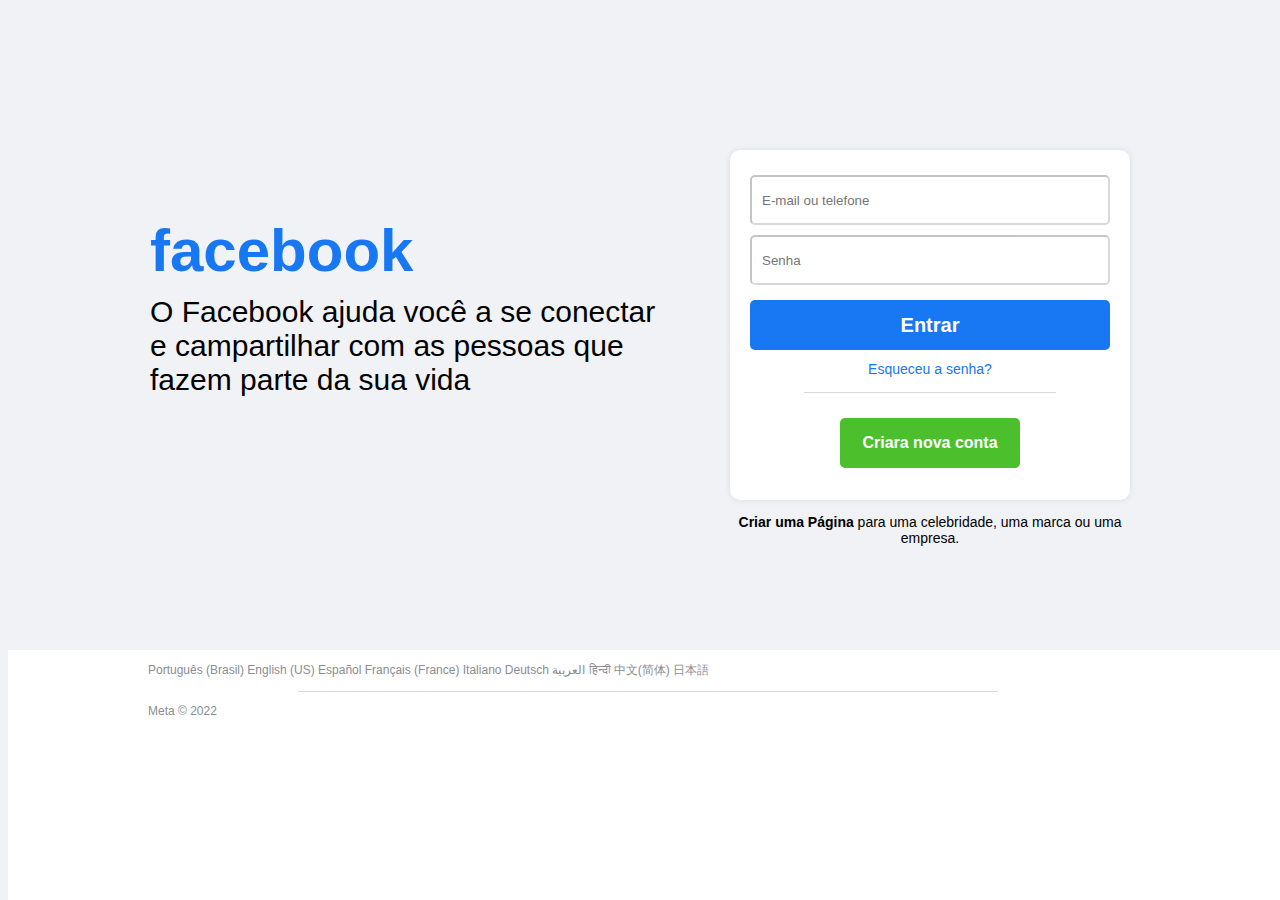
==== Facebook/index.html @ 0c33c97f "Add files via upload" ====
<!DOCTYPE html>
<html lang="pt-br">
<head>
    <meta charset="UTF-8">
    <meta http-equiv="X-UA-Compatible" content="IE=edge">
    <meta name="viewport" content="width=device-width, initial-scale=1.0">
    <link rel="stylesheet" href="style.css">
    <link rel="shortcut icon" href="imagens/facebook-logo.png" type="image/x-icon">
    <title>Facebook - entre ou cadastre-se</title>
</head>
<body>
    <div class="main">
        <div class="face">
            <h1 id="titulo">facebook</h1>
            <p id="sub_titulo">O Facebook ajuda você a se conectar e campartilhar com as pessoas que fazem parte da sua vida</p>
        </div>
        <div>
            <div class="login">
                <div>
                    <div>
                        <input class="form" type="email" placeholder="E-mail ou telefone">
                        <input class="form" type="password" placeholder="Senha">
                        <button id="entrar">Entrar</button>
                        <a href="#" id="esquecer">Esqueceu a senha?</a>
                    </div>
                    <div id="space"></div>
                    <div>
                        <button id="nova_conta">Criara nova conta</button>
                    </div>
                </div>
            </div>
            <div id="conta_empresa">
                <p><strong><a href="#">Criar uma Página</a></strong> para uma celebridade, uma marca ou uma empresa.</p>
            </div>
        </div>
    </div>
    <footer>
        <div class="footer">
            <div>
                <p>Português (Brasil)
                    English (US)
                    Español
                    Français (France)
                    Italiano
                    Deutsch
                    العربية
                    हिन्दी
                    中文(简体)
                    日本語
                </p>
            </div>
            <div id="space"></div>
            <p>Meta &copy; 2022</p>
        </div>
    </footer>
</body>
</html>
---- Facebook/style.css ----
html{
    font-family: Arial, Helvetica, sans-serif;
    background-color: #F0F2F5;
}
footer{
    position: fixed;
    bottom: 0;
    margin: auto;
    background-color: white;
    width: 100%;
    height: 250px;
    font-size: 12px;
    color: #8A8D91;
}
li > a {
    text-decoration: none;
    color: #8A8D91;
    padding-left: 20px;
    width: 100px;
}
.footer{
    margin: auto;
    width: 1000px;
}

.main{
    display: flex;
    align-items: center;
    justify-content: center;
    margin-top: 150px;
}

.face{
    width: 520px;
    margin-top: -107px;
}

#titulo{
    font-size: 60px;
    font-weight: bolder;
    color: #1877F2;
    margin-bottom: 0px;
}
#sub_titulo{
    font-size: 30px;
    margin-top: 10px;
}

.login{
    text-align: center;
    width: 400px;
    height: 350px;
    margin-left: 60px;
    padding: 20px;
    border-radius: 10px;
    box-shadow: 0px 0px 5px 1px #E0E2E5;
    box-sizing: border-box;
    background-color: white;
}

.form{
    border-color: #5a5a5a3b;
    border-radius: 5px;
    box-sizing: border-box;
    width: 100%;
    height: 50px;
    padding: 10px;
    margin: 5px 0px;
}

#entrar{
    border-radius: 5px;
    border: none;
    box-sizing: border-box;
    width: 100%;
    height: 50px;
    background-color: #1877F2;
    color: white;
    font-size: 20px;
    font-weight: bolder;
    margin: 10px 0px;
}

#esquecer{
    display: inline-block;
    font-size: 14px;
    color: #1877F2;
    margin-bottom: 15px;
    text-decoration: none;
}

#space{
    margin: auto;
    margin-bottom: 10px;
    width: 70%;
    height: 1px;
    background-color: #5a5a5a3b;
    border-color: #5a5a5a3b;
}

#nova_conta{
    box-sizing: border-box;
    border: none;
    border-radius: 5px;
    width: 50%;
    height: 50px;
    background-color: #4CBF2C;
    font-size: 16px;
    font-weight: bolder;
    color: white;
    margin-top: 15px;
}

#conta_empresa{
    text-align: center;
    margin-left: 60px;
    font-size: 14px;
    width: 400px;
}
#conta_empresa > p > strong > a{
    text-decoration: none;
    color: black;
}
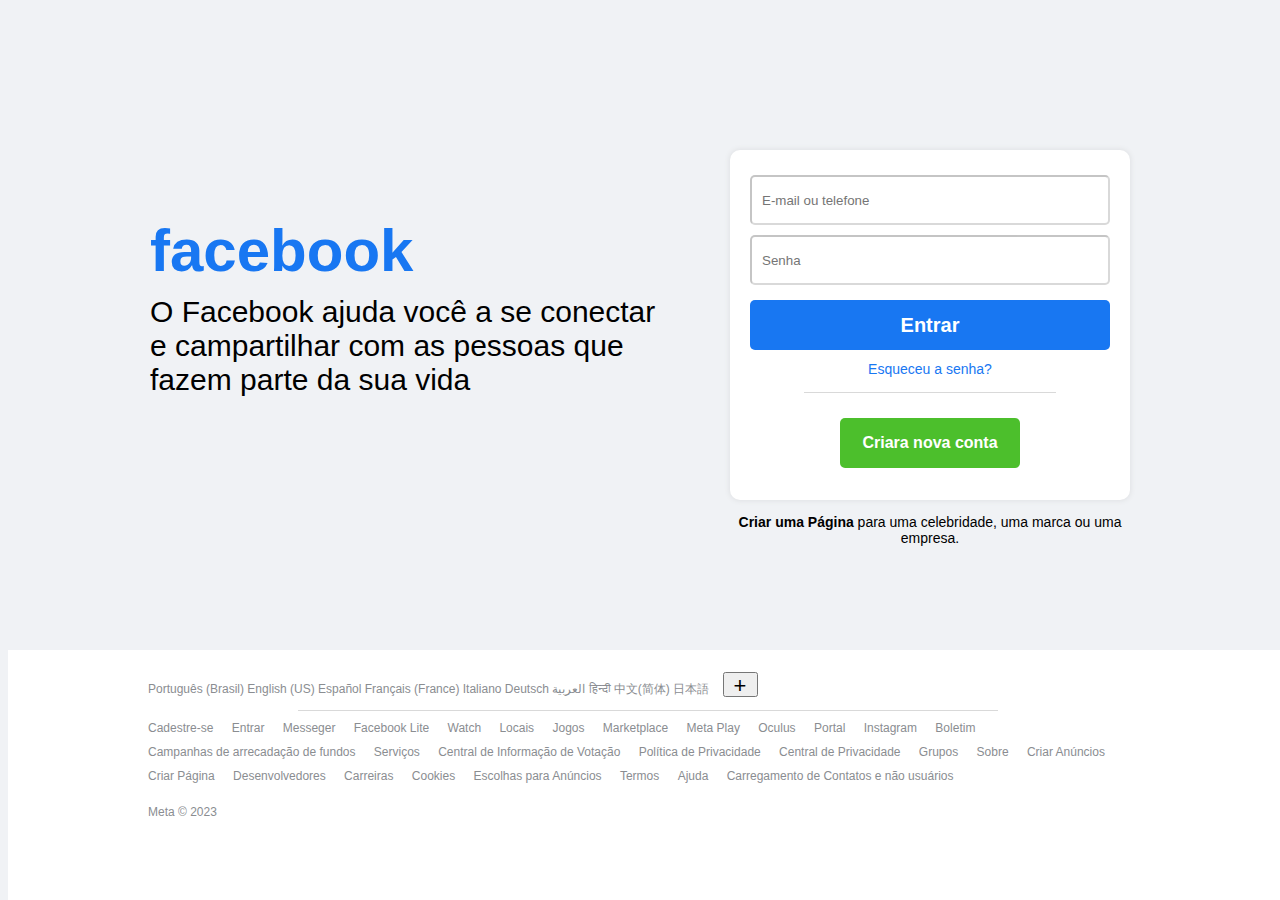
==== commit aefd9cee: "Add files via upload" ====
--- a/Facebook/index.html
+++ b/Facebook/index.html
@@ -47,10 +47,46 @@
                     हिन्दी
                     中文(简体)
                     日本語
+                    <button id="btidioma">+</button>
                 </p>
             </div>
             <div id="space"></div>
-            <p>Meta &copy; 2022</p>
+            <div class="links">
+                <a href="#">Cadestre-se</a>
+                <a href="#">Entrar</a>
+                <a href="#">Messeger</a>
+                <a href="#">Facebook Lite</a>
+                <a href="#">Watch</a>
+                <a href="#">Locais</a>
+                <a href="#">Jogos</a>
+                <a href="#">Marketplace</a>
+                <a href="#">Meta Play</a>
+                <a href="#">Oculus</a>
+                <a href="#">Portal</a>
+                <a href="#">Instagram</a>
+                <a href="#">Boletim</a>
+            </div>
+            <div class="links">
+                <a href="#">Campanhas de arrecadação de fundos</a>
+                <a href="#">Serviços</a>
+                <a href="#">Central de Informação de Votação</a>
+                <a href="#">Política de Privacidade</a>
+                <a href="#">Central de Privacidade</a>
+                <a href="#">Grupos</a>
+                <a href="#">Sobre</a>
+                <a href="#">Criar Anúncios</a>
+            </div>
+            <div class="links">
+                <a href="#">Criar Página</a>
+                <a href="#">Desenvolvedores</a>
+                <a href="#">Carreiras</a>
+                <a href="#">Cookies</a>
+                <a href="#">Escolhas para Anúncios</a>
+                <a href="#">Termos</a>
+                <a href="#">Ajuda</a>
+                <a href="#">Carregamento de Contatos e não usuários</a>
+            </div>
+            <p>Meta &copy; 2023</p>
         </div>
     </footer>
 </body>
--- a/Facebook/style.css
+++ b/Facebook/style.css
@@ -120,4 +120,19 @@
 #conta_empresa > p > strong > a{
     text-decoration: none;
     color: black;
+}
+
+.links > a{
+    display: inline-block;
+    margin: 0px 15px 10px 0px;
+    text-decoration: none;
+    color: #8A8D91;
+}
+#btidioma{
+    margin-top: 10px;
+    margin-left: 10px;
+    line-height: 22px;
+    font-size:22px;
+    height: 25px;
+    width: 35px;
 }